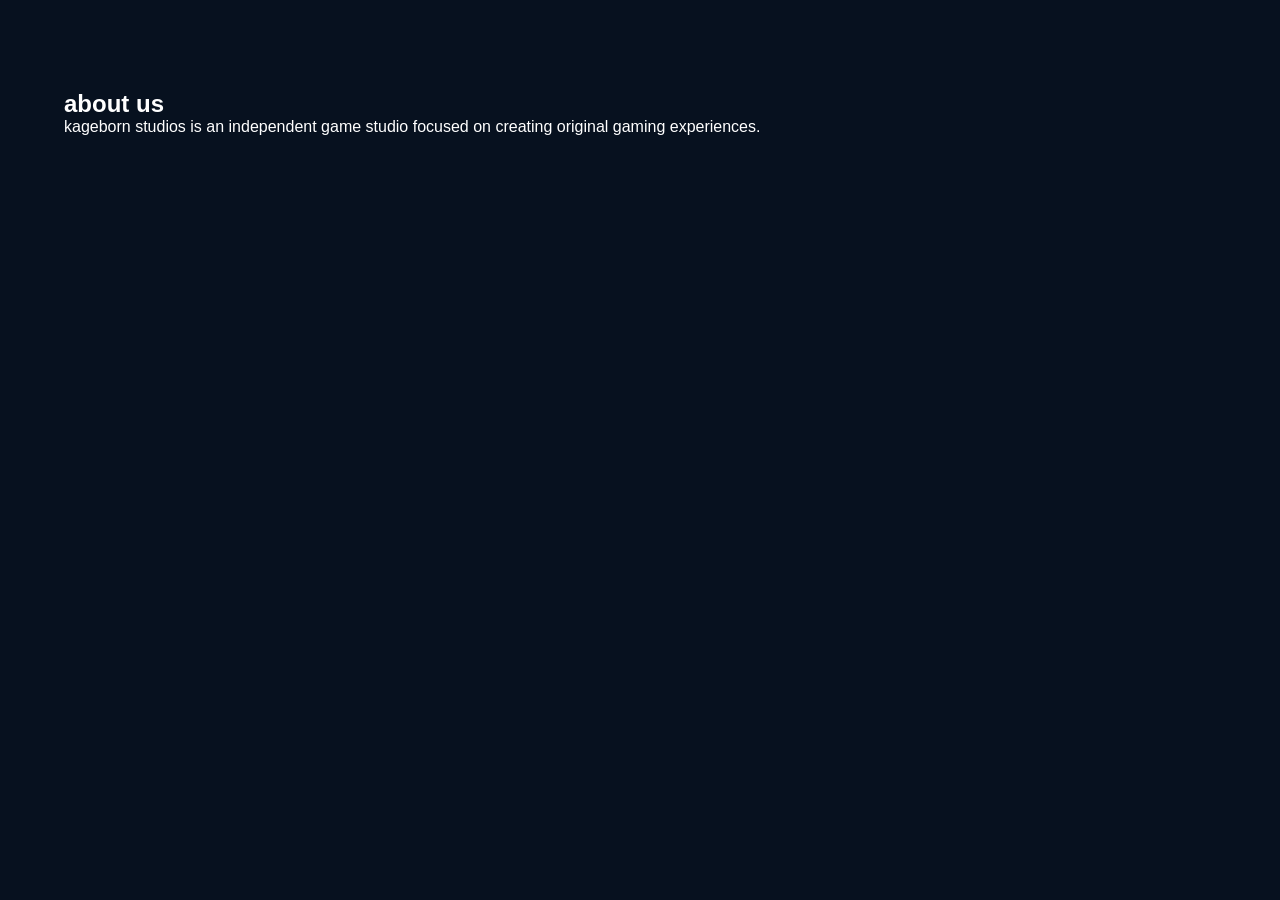
==== about.html @ 7c344a4f "I" ====
<!doctype html>
<html>
<head>
<title>about</title>
<link rel="stylesheet" href="style.css">
</head>
<body>
<section class="section">
<div class="container">
<h1>about us</h1>
<p>kageborn studios is an independent game studio focused on creating original gaming experiences.</p>
</div>
</section>
</body>
</html>
---- style.css ----
*{
    margin:0;
    padding:0;
    box-sizing:border-box;
}

html{
    scroll-behavior:smooth;
}

body{
    background:#07111f;
    color:#ffffff;
    font-family:arial,sans-serif;
}

.container{
    width:90%;
    max-width:1200px;
    margin:auto;
}

.site-header{
    position:sticky;
    top:0;
    z-index:1000;
    background:rgba(7,17,31,.95);
    backdrop-filter:blur(10px);
    border-bottom:1px solid rgba(59,130,246,.15);
}

.header-row{
    display:flex;
    justify-content:space-between;
    align-items:center;
    padding:18px 0;
}

.brand{
    display:flex;
    align-items:center;
    gap:12px;
}

.brand img{
    width:52px;
    height:52px;
    object-fit:contain;
}

.brand span{
    font-size:22px;
    font-weight:700;
}

nav{
    display:flex;
    gap:25px;
    flex-wrap:wrap;
}

nav a{
    text-decoration:none;
    color:#dbeafe;
    font-weight:600;
}

nav a:hover{
    color:#60a5fa;
}

.hero{
    padding:90px 0;
    background:
    radial-gradient(circle at top right, rgba(37,99,235,.30), transparent 40%),
    linear-gradient(180deg,#07111f,#0b1f3d);
}

.hero-grid{
    display:grid;
    grid-template-columns:1fr 1fr;
    gap:70px;
    align-items:center;
}

.tag{
    display:block;
    color:#94a3b8;
    font-size:14px;
    font-weight:700;
    letter-spacing:1px;
    text-transform:uppercase;
    margin-bottom:20px;
}

.hero h1{
    font-size:72px;
    margin-bottom:15px;
}

.hero p{
    color:#cbd5e1;
    font-size:18px;
    margin-bottom:25px;
}

.launch-box{
    display:inline-block;
    padding:15px 24px;
    background:#102c57;
    border:1px solid #2563eb;
    border-radius:14px;
    font-weight:700;
    margin-bottom:30px;
}

.buttons{
    display:flex;
    gap:15px;
    flex-wrap:wrap;
}

.btn{
    padding:14px 24px;
    border-radius:12px;
    text-decoration:none;
    font-weight:700;
    transition:.2s;
}

.primary{
    background:#2563eb;
    color:white;
}

.secondary{
    background:#152844;
    color:white;
}

.btn:hover{
    transform:translateY(-2px);
}

.hero-image{
    display:flex;
    justify-content:flex-end;
}

.hero-image img{
    width:100%;
    max-width:650px;
    display:block;
    border-radius:20px;
    border:1px solid rgba(59,130,246,.20);
}

.section{
    padding:90px 0;
}

.section-title{
    text-align:center;
    max-width:800px;
    margin:auto auto 50px;
}

.section-title span{
    color:#60a5fa;
    font-weight:700;
    text-transform:uppercase;
}

.section-title h2{
    font-size:42px;
    margin:10px 0;
}

.section-title p{
    color:#cbd5e1;
}

.gallery-grid{
    display:grid;
    grid-template-columns:repeat(3,1fr);
    gap:20px;
}

.gallery-grid img{
    width:100%;
    height:240px;
    object-fit:cover;
    border-radius:18px;
    border:1px solid rgba(59,130,246,.15);
}

.about-section{
    background:#050b16;
    padding:100px 0;
}

.about-title{
    text-align:center;
    margin-bottom:45px;
}

.about-title h2{
    font-size:56px;
    font-weight:800;
    color:#ffffff;
}

.about-title span{
    display:block;
    width:90px;
    height:4px;
    margin:18px auto 0;
    border-radius:999px;
    background:#2563eb;
}

.about-box{
    max-width:1050px;
    margin:0 auto;
    background:linear-gradient(135deg,#0c1730,#111d3d);
    border:1px solid rgba(255,255,255,.08);
    border-radius:22px;
    padding:50px;
    text-align:center;
}

.about-box h3{
    font-size:32px;
    margin-bottom:12px;
}

.about-box p{
    color:#d1d5db;
    font-size:22px;
    line-height:1.8;
    font-weight:600;
}

.community-section{
    background:#08182d;
}

.community-box{
    background:linear-gradient(135deg,#0d2240,#123463);
    border-radius:24px;
    padding:40px;
    display:flex;
    justify-content:space-between;
    align-items:center;
    gap:30px;
}

.community-box h2{
    font-size:38px;
    margin:10px 0;
}

.community-box p{
    color:#dbeafe;
}

.community-links{
    display:flex;
    gap:15px;
    flex-wrap:wrap;
}

.community-links a{
    text-decoration:none;
    background:#2563eb;
    color:white;
    padding:14px 22px;
    border-radius:12px;
    font-weight:700;
}

footer{
    border-top:1px solid rgba(59,130,246,.15);
    background:#050d18;
}

.footer-row{
    padding:25px 0;
    color:#94a3b8;
    display:flex;
    justify-content:space-between;
    align-items:center;
    gap:20px;
}

.footer-row h3{
    color:white;
    margin-bottom:6px;
}

.footer-row a{
    color:#94a3b8;
    text-decoration:none;
    margin-left:18px;
    font-weight:700;
}

.footer-row a:hover{
    color:#60a5fa;
}

@media(max-width:900px){

    .hero-grid{
        grid-template-columns:1fr;
    }

    .gallery-grid{
        grid-template-columns:1fr;
    }

    .community-box{
        flex-direction:column;
        text-align:center;
    }

    .header-row{
        flex-direction:column;
        gap:15px;
    }

    .footer-row{
        flex-direction:column;
        text-align:center;
    }

    .footer-row a{
        margin:8px;
        display:inline-block;
    }

    .hero h1{
        font-size:48px;
    }

    .about-title h2{
        font-size:42px;
    }

    .about-box{
        padding:35px;
    }

    .about-box p{
        font-size:18px;
    }
}
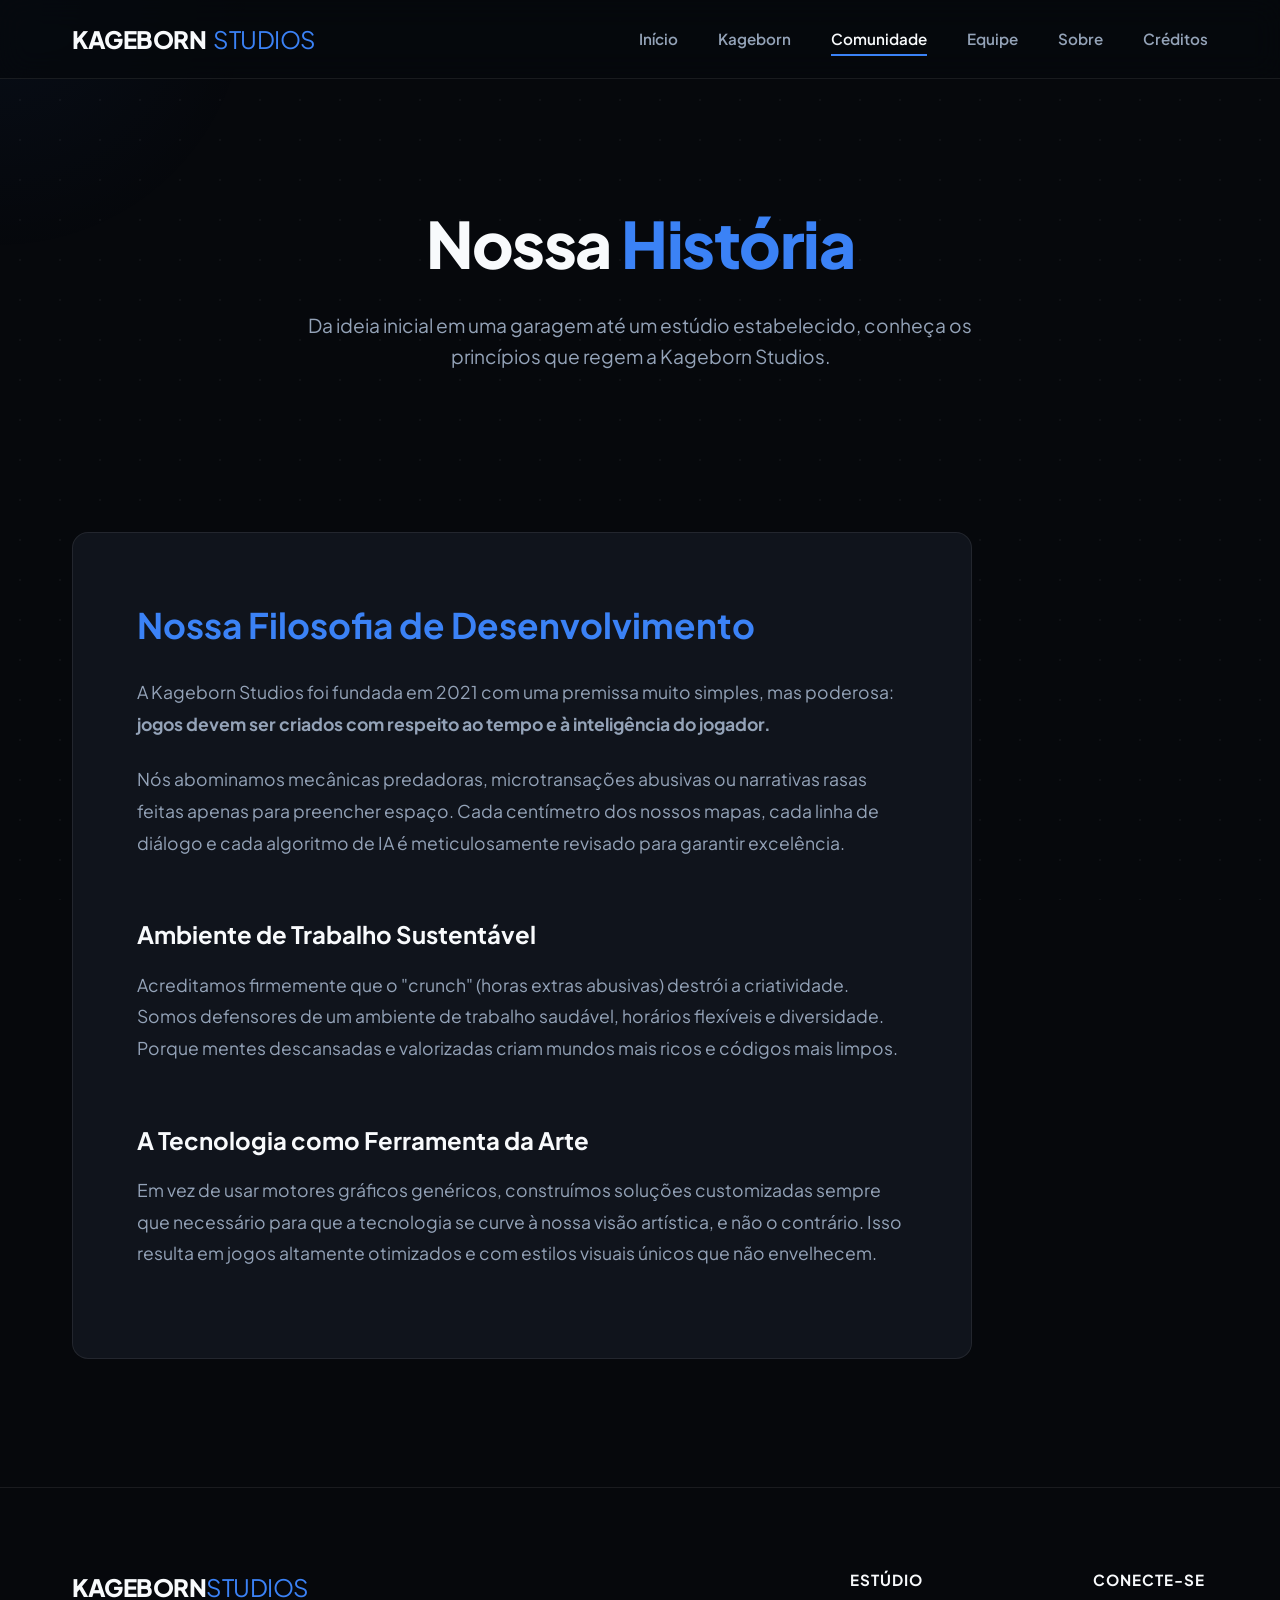
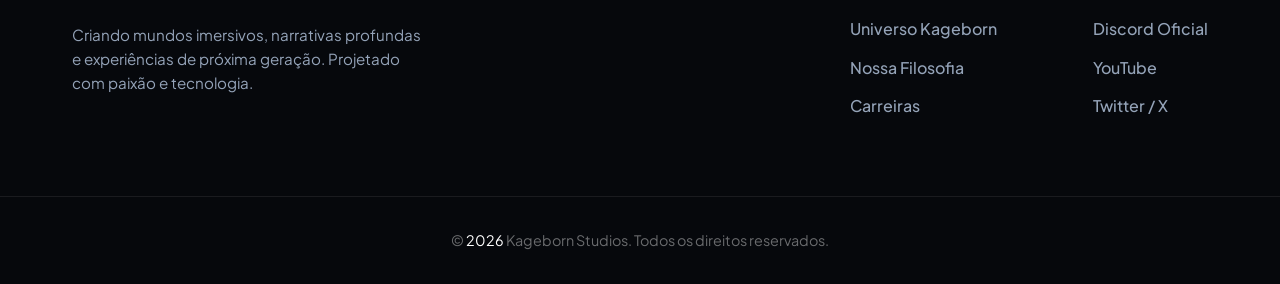
==== commit 1f9ac543: "f" ====
--- a/about.html
+++ b/about.html
@@ -1,15 +1,105 @@
-<!doctype html>
-<html>
+<!DOCTYPE html>
+<html lang="pt-BR">
+
 <head>
-<title>about</title>
-<link rel="stylesheet" href="style.css">
+    <meta charset="UTF-8">
+    <meta name="viewport" content="width=device-width, initial-scale=1.0">
+    <title>About | Kageborn Studios</title>
+    <link rel="stylesheet" href="style.css">
+    <link href="https://fonts.googleapis.com/css2?family=Plus+Jakarta+Sans:wght@300;400;600;800&display=swap"
+        rel="stylesheet">
+    <link rel="stylesheet" href="https://cdnjs.cloudflare.com/ajax/libs/font-awesome/6.0.0-beta3/css/all.min.css" />
 </head>
+
 <body>
-<section class="section">
-<div class="container">
-<h1>about us</h1>
-<p>kageborn studios is an independent game studio focused on creating original gaming experiences.</p>
-</div>
-</section>
+    <div class="custom-gradient-glow" id="bgGlow"></div>
+
+    <header class="navbar">
+        <div class="nav-container">
+            <a href="https://matheuzera.github.io/KagebornStudios/" class="logo">KAGEBORN<span>&nbsp STUDIOS</span></a>
+            <nav class="nav-links">
+                <a href="https://matheuzera.github.io/KagebornStudios/" class="nav-item ">Início</a>
+                <a href="kageborn" class="nav-item ">Kageborn</a>
+                <a href="community" class="nav-item active">Comunidade</a>
+                <a href="team" class="nav-item ">Equipe</a>
+                <a href="about" class="nav-item ">Sobre</a>
+                <a href="credits" class="nav-item ">Créditos</a>
+            </nav>
+            <button class="menu-toggle" id="menuToggle">
+                <span class="bar"></span>
+                <span class="bar"></span>
+                <span class="bar"></span>
+            </button>
+        </div>
+    </header>
+
+    <main class="main-content">
+
+        <section class="page-header reveal">
+            <div class="container">
+                <h1>Nossa <span>História</span></h1>
+                <p>Da ideia inicial em uma garagem até um estúdio estabelecido, conheça os princípios que regem a
+                    Kageborn Studios.</p>
+            </div>
+        </section>
+
+        <section class="about-section">
+            <div class="container">
+                <div class="about-content glass-card reveal text-center-mobile">
+                    <h2>Nossa Filosofia de Desenvolvimento</h2>
+                    <p>A Kageborn Studios foi fundada em 2021 com uma premissa muito simples, mas poderosa:
+                        <strong>jogos devem ser criados com respeito ao tempo e à inteligência do jogador.</strong>
+                    </p>
+                    <p>Nós abominamos mecânicas predadoras, microtransações abusivas ou narrativas rasas feitas apenas
+                        para preencher espaço. Cada centímetro dos nossos mapas, cada linha de diálogo e cada algoritmo
+                        de IA é meticulosamente revisado para garantir excelência.</p>
+
+                    <h3 class="mt-4">Ambiente de Trabalho Sustentável</h3>
+                    <p>Acreditamos firmemente que o "crunch" (horas extras abusivas) destrói a criatividade. Somos
+                        defensores de um ambiente de trabalho saudável, horários flexíveis e diversidade. Porque mentes
+                        descansadas e valorizadas criam mundos mais ricos e códigos mais limpos.</p>
+
+                    <h3 class="mt-4">A Tecnologia como Ferramenta da Arte</h3>
+                    <p>Em vez de usar motores gráficos genéricos, construímos soluções customizadas sempre que
+                        necessário para que a tecnologia se curve à nossa visão artística, e não o contrário. Isso
+                        resulta em jogos altamente otimizados e com estilos visuais únicos que não envelhecem.</p>
+                </div>
+            </div>
+        </section>
+
+    </main>
+
+    <footer class="footer">
+        <div class="container footer-top">
+            <div class="footer-brand">
+                <h2 class="logo">KAGEBORN<span>STUDIOS</span></h2>
+                <p>Criando mundos imersivos, narrativas profundas e experiências de próxima geração. Projetado com
+                    paixão e tecnologia.</p>
+            </div>
+            <div class="footer-links-grid">
+                <div class="footer-column">
+                    <h4>Estúdio</h4>
+                    <a href="kageborn">Universo Kageborn</a>
+                    <a href="about">Nossa Filosofia</a>
+                    <a href="team">Carreiras</a>
+                </div>
+                <div class="footer-column">
+                    <h4>Conecte-se</h4>
+                    <a href="comunidade">Discord Oficial</a>
+                    <a href="comunidade">YouTube</a>
+                    <a href="comunidade">Twitter / X</a>
+                </div>
+            </div>
+        </div>
+        <div class="footer-bottom">
+            <div class="container">
+                <p>&copy; <span id="current-year" style="color: #ffffff !important"></span> Kageborn Studios. Todos os
+                    direitos reservados.</p>
+            </div>
+        </div>
+    </footer>
+
+    <script src="script.js"></script>
 </body>
-</html>
+
+</html>
--- a/style.css
+++ b/style.css
@@ -1,357 +1,845 @@
-*{
-    margin:0;
-    padding:0;
-    box-sizing:border-box;
-}
-
-html{
-    scroll-behavior:smooth;
-}
-
-body{
-    background:#07111f;
-    color:#ffffff;
-    font-family:arial,sans-serif;
-}
-
-.container{
-    width:90%;
-    max-width:1200px;
-    margin:auto;
-}
-
-.site-header{
-    position:sticky;
-    top:0;
-    z-index:1000;
-    background:rgba(7,17,31,.95);
-    backdrop-filter:blur(10px);
-    border-bottom:1px solid rgba(59,130,246,.15);
-}
-
-.header-row{
-    display:flex;
-    justify-content:space-between;
-    align-items:center;
-    padding:18px 0;
-}
-
-.brand{
-    display:flex;
-    align-items:center;
-    gap:12px;
-}
-
-.brand img{
-    width:52px;
-    height:52px;
-    object-fit:contain;
-}
-
-.brand span{
-    font-size:22px;
-    font-weight:700;
-}
-
-nav{
-    display:flex;
-    gap:25px;
-    flex-wrap:wrap;
-}
-
-nav a{
-    text-decoration:none;
-    color:#dbeafe;
-    font-weight:600;
-}
-
-nav a:hover{
-    color:#60a5fa;
-}
-
-.hero{
-    padding:90px 0;
-    background:
-    radial-gradient(circle at top right, rgba(37,99,235,.30), transparent 40%),
-    linear-gradient(180deg,#07111f,#0b1f3d);
-}
-
-.hero-grid{
-    display:grid;
-    grid-template-columns:1fr 1fr;
-    gap:70px;
-    align-items:center;
-}
-
-.tag{
-    display:block;
-    color:#94a3b8;
-    font-size:14px;
-    font-weight:700;
-    letter-spacing:1px;
-    text-transform:uppercase;
-    margin-bottom:20px;
-}
-
-.hero h1{
-    font-size:72px;
-    margin-bottom:15px;
-}
-
-.hero p{
-    color:#cbd5e1;
-    font-size:18px;
-    margin-bottom:25px;
-}
-
-.launch-box{
-    display:inline-block;
-    padding:15px 24px;
-    background:#102c57;
-    border:1px solid #2563eb;
-    border-radius:14px;
-    font-weight:700;
-    margin-bottom:30px;
-}
-
-.buttons{
-    display:flex;
-    gap:15px;
-    flex-wrap:wrap;
-}
-
-.btn{
-    padding:14px 24px;
-    border-radius:12px;
-    text-decoration:none;
-    font-weight:700;
-    transition:.2s;
-}
-
-.primary{
-    background:#2563eb;
-    color:white;
-}
-
-.secondary{
-    background:#152844;
-    color:white;
-}
-
-.btn:hover{
-    transform:translateY(-2px);
-}
-
-.hero-image{
-    display:flex;
-    justify-content:flex-end;
-}
-
-.hero-image img{
-    width:100%;
-    max-width:650px;
-    display:block;
-    border-radius:20px;
-    border:1px solid rgba(59,130,246,.20);
-}
-
-.section{
-    padding:90px 0;
-}
-
-.section-title{
-    text-align:center;
-    max-width:800px;
-    margin:auto auto 50px;
-}
-
-.section-title span{
-    color:#60a5fa;
-    font-weight:700;
-    text-transform:uppercase;
-}
-
-.section-title h2{
-    font-size:42px;
-    margin:10px 0;
-}
-
-.section-title p{
-    color:#cbd5e1;
-}
-
-.gallery-grid{
-    display:grid;
-    grid-template-columns:repeat(3,1fr);
-    gap:20px;
-}
-
-.gallery-grid img{
-    width:100%;
-    height:240px;
-    object-fit:cover;
-    border-radius:18px;
-    border:1px solid rgba(59,130,246,.15);
-}
-
-.about-section{
-    background:#050b16;
-    padding:100px 0;
-}
-
-.about-title{
-    text-align:center;
-    margin-bottom:45px;
-}
-
-.about-title h2{
-    font-size:56px;
-    font-weight:800;
-    color:#ffffff;
-}
-
-.about-title span{
-    display:block;
-    width:90px;
-    height:4px;
-    margin:18px auto 0;
-    border-radius:999px;
-    background:#2563eb;
-}
-
-.about-box{
-    max-width:1050px;
-    margin:0 auto;
-    background:linear-gradient(135deg,#0c1730,#111d3d);
-    border:1px solid rgba(255,255,255,.08);
-    border-radius:22px;
-    padding:50px;
-    text-align:center;
-}
-
-.about-box h3{
-    font-size:32px;
-    margin-bottom:12px;
-}
-
-.about-box p{
-    color:#d1d5db;
-    font-size:22px;
-    line-height:1.8;
-    font-weight:600;
-}
-
-.community-section{
-    background:#08182d;
-}
-
-.community-box{
-    background:linear-gradient(135deg,#0d2240,#123463);
-    border-radius:24px;
-    padding:40px;
-    display:flex;
-    justify-content:space-between;
-    align-items:center;
-    gap:30px;
-}
-
-.community-box h2{
-    font-size:38px;
-    margin:10px 0;
-}
-
-.community-box p{
-    color:#dbeafe;
-}
-
-.community-links{
-    display:flex;
-    gap:15px;
-    flex-wrap:wrap;
-}
-
-.community-links a{
-    text-decoration:none;
-    background:#2563eb;
-    color:white;
-    padding:14px 22px;
-    border-radius:12px;
-    font-weight:700;
-}
-
-footer{
-    border-top:1px solid rgba(59,130,246,.15);
-    background:#050d18;
-}
-
-.footer-row{
-    padding:25px 0;
-    color:#94a3b8;
-    display:flex;
-    justify-content:space-between;
-    align-items:center;
-    gap:20px;
-}
-
-.footer-row h3{
-    color:white;
-    margin-bottom:6px;
-}
-
-.footer-row a{
-    color:#94a3b8;
-    text-decoration:none;
-    margin-left:18px;
-    font-weight:700;
-}
-
-.footer-row a:hover{
-    color:#60a5fa;
-}
-
-@media(max-width:900px){
-
-    .hero-grid{
-        grid-template-columns:1fr;
-    }
-
-    .gallery-grid{
-        grid-template-columns:1fr;
-    }
-
-    .community-box{
-        flex-direction:column;
-        text-align:center;
-    }
-
-    .header-row{
-        flex-direction:column;
-        gap:15px;
-    }
-
-    .footer-row{
-        flex-direction:column;
-        text-align:center;
-    }
-
-    .footer-row a{
-        margin:8px;
-        display:inline-block;
-    }
-
-    .hero h1{
-        font-size:48px;
-    }
-
-    .about-title h2{
-        font-size:42px;
-    }
-
-    .about-box{
-        padding:35px;
-    }
-
-    .about-box p{
-        font-size:18px;
-    }
-}
+/* ==========================================================================
+   VARIÁVEIS - KAGEBORN STUDIOS
+   ========================================================================== */
+:root {
+    --bg-dark: #06080c;
+    --surface: #10141c;
+    --surface-light: #1a202c;
+    --accent: #3b82f6;
+    /* Azul energético e limpo */
+    --accent-hover: #60a5fa;
+    --text-main: #f8fafc;
+    --text-muted: #94a3b8;
+    --border: rgba(255, 255, 255, 0.08);
+    --border-hover: rgba(255, 255, 255, 0.2);
+    --transition: all 0.4s cubic-bezier(0.25, 1, 0.5, 1);
+    --font-main: 'Plus Jakarta Sans', sans-serif;
+}
+
+/* ==========================================================================
+   RESET E ESTRUTURA GLOBAL (Garantindo Centralização)
+   ========================================================================== */
+* {
+    box-sizing: border-box;
+    margin: 0;
+    padding: 0;
+    scroll-behavior: smooth;
+}
+
+body {
+    font-family: var(--font-main);
+    background-color: var(--bg-dark);
+    color: var(--text-main);
+    line-height: 1.6;
+    overflow-x: hidden;
+    /* Flexbox no Body para empurrar o footer pra baixo e centralizar eixos */
+    display: flex;
+    flex-direction: column;
+    min-height: 100vh;
+}
+
+/* Fundo pontilhado estilo Studio Tech */
+body::before {
+    content: '';
+    position: fixed;
+    top: 0;
+    left: 0;
+    width: 100%;
+    height: 100%;
+    background-image: radial-gradient(var(--border) 1px, transparent 1px);
+    background-size: 40px 40px;
+    z-index: -2;
+    pointer-events: none;
+    opacity: 0.5;
+}
+
+/* Brilho que segue o mouse */
+.custom-gradient-glow {
+    position: fixed;
+    top: 0;
+    left: 0;
+    width: 600px;
+    height: 600px;
+    background: radial-gradient(circle, rgba(59, 130, 246, 0.05) 0%, transparent 60%);
+    border-radius: 50%;
+    pointer-events: none;
+    z-index: -1;
+    transform: translate(-50%, -50%);
+    transition: width 0.2s, height 0.2s;
+}
+
+/* CONTAINER CENTRALIZADOR UNIVERSAL */
+.container {
+    width: 100%;
+    max-width: 1200px;
+    margin: 0 auto;
+    padding: 0 2rem;
+    display: flex;
+    flex-direction: column;
+    /* Organiza os blocos verticalmente de forma centralizada */
+}
+
+/* ==========================================================================
+   HEADER / NAVBAR
+   ========================================================================== */
+.navbar {
+    position: fixed;
+    top: 0;
+    left: 0;
+    width: 100%;
+    z-index: 100;
+    backdrop-filter: blur(15px);
+    -webkit-backdrop-filter: blur(15px);
+    background: rgba(6, 8, 12, 0.75);
+    border-bottom: 1px solid var(--border);
+    transition: var(--transition);
+    padding: 1.25rem 0;
+}
+
+.navbar.scrolled {
+    padding: 0.8rem 0;
+    background: rgba(6, 8, 12, 0.95);
+}
+
+.nav-container {
+    width: 100%;
+    max-width: 1200px;
+    margin: 0 auto;
+    padding: 0 2rem;
+    display: flex;
+    justify-content: space-between;
+    align-items: center;
+}
+
+.logo {
+    font-size: 1.5rem;
+    font-weight: 800;
+    color: var(--text-main);
+    text-decoration: none;
+    letter-spacing: -0.5px;
+}
+
+.logo span {
+    color: var(--accent);
+    font-weight: 400;
+}
+
+.nav-links {
+    display: flex;
+    gap: 2.5rem;
+    align-items: center;
+}
+
+.nav-item {
+    color: var(--text-muted);
+    text-decoration: none;
+    font-weight: 600;
+    font-size: 0.95rem;
+    transition: var(--transition);
+    position: relative;
+}
+
+.nav-item:hover,
+.nav-item.active {
+    color: var(--text-main);
+}
+
+.nav-item::after {
+    content: '';
+    position: absolute;
+    bottom: -5px;
+    left: 0;
+    width: 0;
+    height: 2px;
+    background-color: var(--accent);
+    transition: var(--transition);
+}
+
+.nav-item.active::after,
+.nav-item:hover::after {
+    width: 100%;
+}
+
+.menu-toggle {
+    display: none;
+    background: none;
+    border: none;
+    cursor: pointer;
+    flex-direction: column;
+    gap: 5px;
+}
+
+.menu-toggle .bar {
+    display: block;
+    width: 25px;
+    height: 2px;
+    background-color: var(--text-main);
+    transition: 0.3s;
+}
+
+/* ==========================================================================
+   MAIN CONTENT & SEÇÕES
+   ========================================================================== */
+.main-content {
+    flex: 1;
+    /* Ocupa todo o espaço vertical restante */
+    display: flex;
+    flex-direction: column;
+    align-items: center;
+    /* Centraliza o conteúdo principal */
+    width: 100%;
+    padding-top: 8rem;
+    /* Espaço pro Header */
+    padding-bottom: 4rem;
+}
+
+section {
+    width: 100%;
+    display: flex;
+    flex-direction: column;
+    align-items: center;
+    padding: 4rem 0;
+}
+
+/* CABEÇALHOS DAS PÁGINAS (Hero Menor) */
+.page-header {
+    text-align: center;
+    margin-bottom: 2rem;
+}
+
+.page-header h1 {
+    font-size: clamp(2.5rem, 5vw, 4rem);
+    font-weight: 800;
+    letter-spacing: -1.5px;
+    margin-bottom: 1rem;
+}
+
+.page-header h1 span {
+    color: var(--accent);
+}
+
+.page-header p {
+    color: var(--text-muted);
+    font-size: 1.2rem;
+    max-width: 700px;
+    margin: 0 auto;
+}
+
+/* HERO PRINCIPAL (index.html) */
+.hero-container {
+    align-items: center;
+    text-align: center;
+    padding: 6rem 2rem;
+}
+
+.hero-tag {
+    display: inline-block;
+    padding: 0.4rem 1rem;
+    border: 1px solid var(--accent);
+    border-radius: 50px;
+    font-size: 0.8rem;
+    font-weight: 700;
+    color: var(--accent);
+    margin-bottom: 1.5rem;
+    letter-spacing: 1.5px;
+}
+
+.hero-title {
+    font-size: clamp(3rem, 6vw, 5rem);
+    font-weight: 800;
+    line-height: 1.1;
+    letter-spacing: -2px;
+    margin-bottom: 1.5rem;
+    max-width: 900px;
+}
+
+.hero-title span {
+    background: linear-gradient(135deg, #fff, var(--text-muted));
+    -webkit-background-clip: text;
+    -webkit-text-fill-color: transparent;
+}
+
+.hero-subtitle {
+    font-size: 1.2rem;
+    color: var(--text-muted);
+    max-width: 700px;
+    margin-bottom: 3rem;
+}
+
+.hero-actions {
+    display: flex;
+    gap: 1.5rem;
+    justify-content: center;
+}
+
+/* BOTÕES GERAIS */
+.btn {
+    display: inline-block;
+    padding: 1rem 2.5rem;
+    font-weight: 600;
+    border-radius: 8px;
+    text-decoration: none;
+    transition: var(--transition);
+    text-align: center;
+    cursor: pointer;
+    border: 1px solid transparent;
+}
+
+.btn-primary {
+    background: var(--text-main);
+    color: var(--bg-dark);
+}
+
+.btn-primary:hover {
+    background: transparent;
+    color: var(--text-main);
+    border-color: var(--text-main);
+}
+
+.btn-secondary {
+    background: transparent;
+    color: var(--text-main);
+    border-color: var(--border-hover);
+}
+
+.btn-secondary:hover {
+    background: var(--surface-light);
+    border-color: var(--text-main);
+}
+
+.w-100 {
+    width: 100%;
+}
+
+.mt-4 {
+    margin-top: 2rem;
+}
+
+/* ==========================================================================
+   COMPONENTES (Cards, Grids, Layouts Específicos)
+   ========================================================================== */
+.section-header {
+    text-align: center;
+    margin-bottom: 4rem;
+    max-width: 700px;
+    align-self: center;
+}
+
+.section-header h2 {
+    font-size: 2.5rem;
+    font-weight: 800;
+    margin-bottom: 1rem;
+}
+
+.section-header p {
+    color: var(--text-muted);
+    font-size: 1.1rem;
+}
+
+.grid-2 {
+    display: grid;
+    grid-template-columns: repeat(2, 1fr);
+    gap: 3rem;
+    width: 100%;
+}
+
+.grid-3 {
+    display: grid;
+    grid-template-columns: repeat(3, 1fr);
+    gap: 2rem;
+    width: 100%;
+}
+
+/* GLASS CARD PADRÃO */
+.glass-card {
+    background: var(--surface);
+    border: 1px solid var(--border);
+    border-radius: 16px;
+    padding: 2.5rem;
+    transition: var(--transition);
+    display: flex;
+    flex-direction: column;
+}
+
+.glass-card:hover {
+    border-color: var(--border-hover);
+    box-shadow: 0 10px 30px rgba(0, 0, 0, 0.5);
+    transform: translateY(-5px);
+}
+
+.card-icon {
+    font-size: 2.5rem;
+    margin-bottom: 1.5rem;
+}
+
+.glass-card h3 {
+    font-size: 1.3rem;
+    margin-bottom: 1rem;
+    color: var(--text-main);
+}
+
+.glass-card p {
+    color: var(--text-muted);
+    font-size: 0.95rem;
+}
+
+/* KAGEBORN PAGE (SPLIT LAYOUT) */
+.split-layout {
+    display: grid;
+    grid-template-columns: 1fr 1fr;
+    gap: 4rem;
+    align-items: center;
+    width: 100%;
+}
+
+.text-content h2 {
+    font-size: 2rem;
+    margin-bottom: 1.5rem;
+}
+
+.text-content p {
+    color: var(--text-muted);
+    margin-bottom: 1rem;
+    font-size: 1.05rem;
+    line-height: 1.8;
+    text-align: justify;
+}
+
+.feature-list {
+    list-style: none;
+    margin-top: 2rem;
+}
+
+.feature-list li {
+    margin-bottom: 1rem;
+    color: var(--text-muted);
+    padding-left: 1.5rem;
+    position: relative;
+}
+
+.feature-list li::before {
+    content: '✦';
+    position: absolute;
+    left: 0;
+    color: var(--accent);
+}
+
+.visual-content .image-placeholder {
+    height: 400px;
+    background: linear-gradient(135deg, var(--surface-light), var(--bg-dark));
+    border-radius: 16px;
+    border: 1px solid var(--border);
+    display: flex;
+    align-items: center;
+    justify-content: center;
+    color: var(--text-muted);
+    font-weight: 600;
+    box-shadow: 0 0 40px rgba(59, 130, 246, 0.1);
+    position: relative;
+    overflow: hidden;
+}
+
+/* COMUNIDADE PAGE */
+.social-panel {
+    background: var(--surface);
+    border: 1px solid var(--border);
+    border-radius: 16px;
+    padding: 3rem;
+    display: flex;
+    flex-direction: column;
+    gap: 1.5rem;
+    transition: var(--transition);
+}
+
+.social-panel:hover {
+    border-color: var(--accent);
+    box-shadow: 0 0 30px rgba(59, 130, 246, 0.15);
+}
+
+.panel-header {
+    display: flex;
+    align-items: center;
+    gap: 1rem;
+}
+
+.panel-header .icon {
+    font-size: 2rem;
+}
+
+.panel-header h3 {
+    font-size: 1.8rem;
+}
+
+.social-panel p {
+    color: var(--text-muted);
+    font-size: 1.05rem;
+}
+
+.panel-stats {
+    display: flex;
+    gap: 1.5rem;
+    font-weight: 600;
+    font-size: 0.9rem;
+    background: rgba(0, 0, 0, 0.3);
+    padding: 1rem;
+    border-radius: 8px;
+}
+
+.video-mockup {
+    background: var(--bg-dark);
+    padding: 1.5rem;
+    border-radius: 8px;
+    border: 1px solid var(--border);
+    display: flex;
+    align-items: center;
+    gap: 1rem;
+}
+
+.play-btn {
+    color: #ef4444;
+    font-size: 1.5rem;
+}
+
+.other-socials {
+    width: 100%;
+    margin-top: 4rem;
+    text-align: center;
+}
+
+.other-socials h3 {
+    margin-bottom: 2rem;
+    color: var(--text-muted);
+}
+
+.social-buttons-grid {
+    display: flex;
+    justify-content: center;
+    gap: 1.5rem;
+    flex-wrap: wrap;
+}
+
+.social-btn {
+    display: flex;
+    align-items: center;
+    gap: 0.8rem;
+    padding: 1rem 2rem;
+    background: var(--surface);
+    border: 1px solid var(--border);
+    border-radius: 50px;
+    color: var(--text-main);
+    text-decoration: none;
+    font-weight: 600;
+    transition: var(--transition);
+}
+
+.social-btn:hover {
+    background: var(--surface-light);
+    border-color: var(--border-hover);
+    transform: translateY(-3px);
+}
+
+/* EQUIPE PAGE */
+.team-grid {
+    display: grid;
+    grid-template-columns: repeat(auto-fit, minmax(260px, 1fr));
+    gap: 2rem;
+    width: 100%;
+}
+
+.team-card {
+    align-items: center;
+    text-align: center;
+}
+
+.avatar {
+    width: 140px;
+    height: 140px;
+    border-radius: 4%;
+    margin-bottom: 1.5rem;
+    display: flex;
+    align-items: center;
+    justify-content: center;
+    position: relative;
+    overflow: hidden;
+}
+
+.avatar::after {
+    content: '';
+    position: absolute;
+    inset: 0;
+}
+
+.team-card .role {
+    color: var(--accent);
+    font-weight: 700;
+    font-size: 0.8rem;
+    text-transform: uppercase;
+    letter-spacing: 1px;
+    margin-bottom: 1rem;
+    display: block;
+}
+
+/* SOBRE PAGE */
+.about-content {
+    max-width: 900px;
+    padding: 4rem;
+    text-align: left;
+}
+
+.about-content h2 {
+    font-size: 2.2rem;
+    margin-bottom: 1.5rem;
+    color: var(--accent);
+}
+
+.about-content p {
+    color: var(--text-muted);
+    font-size: 1.1rem;
+    line-height: 1.8;
+    margin-bottom: 1.5rem;
+}
+
+.about-content h3 {
+    font-size: 1.5rem;
+    margin-bottom: 1rem;
+    color: var(--text-main);
+}
+
+/* ==========================================================================
+   FOOTER (Perfeitamente Centralizado)
+   ========================================================================== */
+.footer {
+    width: 100%;
+    background: var(--bg-dark);
+    border-top: 1px solid var(--border);
+    padding-top: 5rem;
+    display: flex;
+    flex-direction: column;
+    align-items: center;
+    /* Garante que as divisões internas fiquem no centro */
+}
+
+/* Container do topo do footer se comporta como linha no desktop, separando brand e links */
+.footer-top {
+    flex-direction: row;
+    /* Volta a ser row no desktop pra ter espaçamento left/right */
+    justify-content: space-between;
+    align-items: flex-start;
+    margin-bottom: 4rem;
+}
+
+.footer-brand {
+    max-width: 350px;
+}
+
+.footer-brand p {
+    color: var(--text-muted);
+    margin-top: 1rem;
+    font-size: 0.95rem;
+}
+
+.footer-links-grid {
+    display: flex;
+    gap: 6rem;
+}
+
+.footer-column {
+    display: flex;
+    flex-direction: column;
+}
+
+.footer-column h4 {
+    font-size: 0.95rem;
+    text-transform: uppercase;
+    letter-spacing: 1px;
+    margin-bottom: 1.5rem;
+    color: var(--text-main);
+}
+
+.footer-column a {
+    color: var(--text-muted);
+    text-decoration: none;
+    margin-bottom: 0.8rem;
+    transition: var(--transition);
+    font-weight: 500;
+}
+
+.footer-column a:hover {
+    color: var(--accent);
+}
+
+.footer-bottom {
+    width: 100%;
+    border-top: 1px solid var(--border);
+    padding: 2rem 0;
+    text-align: center;
+}
+
+.footer-bottom p {
+    color: rgba(255, 255, 255, 0.4);
+    font-size: 0.9rem;
+}
+
+
+/* ==========================================================================
+   ANIMAÇÕES
+   ========================================================================== */
+.reveal {
+    opacity: 0;
+    transform: translateY(30px);
+    transition: opacity 0.8s ease, transform 0.8s cubic-bezier(0.25, 1, 0.5, 1);
+}
+
+.reveal.active {
+    opacity: 1;
+    transform: translateY(0);
+}
+
+
+/* ==========================================================================
+   MEDIA QUERIES - RESPONSIVIDADE ESTRITA PARA MOBILE
+   ========================================================================== */
+@media (max-width: 992px) {
+    .grid-3 {
+        grid-template-columns: repeat(2, 1fr);
+    }
+
+    .split-layout {
+        grid-template-columns: 1fr;
+        text-align: center;
+    }
+
+    .text-content p {
+        text-align: center;
+    }
+
+    .feature-list li {
+        padding-left: 0;
+    }
+
+    .feature-list li::before {
+        display: none;
+    }
+
+    .about-content {
+        padding: 2.5rem;
+        text-align: center;
+    }
+}
+
+@media (max-width: 768px) {
+
+    /* Navbar Mobile */
+    .menu-toggle {
+        display: flex;
+        z-index: 200;
+    }
+
+    .nav-links {
+        position: fixed;
+        top: 0;
+        right: -100%;
+        width: 100%;
+        height: 100vh;
+        background: var(--surface);
+        flex-direction: column;
+        justify-content: center;
+        gap: 2rem;
+        transition: 0.4s ease;
+        z-index: 150;
+        /* Centraliza links da nav */
+        align-items: center !important;
+        text-align: center !important;
+    }
+
+    .nav-links.active {
+        right: 0;
+    }
+
+    .nav-item {
+        font-size: 1.25rem;
+    }
+
+    .menu-toggle.open .bar:nth-child(1) {
+        transform: translateY(7px) rotate(45deg);
+    }
+
+    .menu-toggle.open .bar:nth-child(2) {
+        opacity: 0;
+    }
+
+    .menu-toggle.open .bar:nth-child(3) {
+        transform: translateY(-7px) rotate(-45deg);
+    }
+
+    /* Forçando Centralização Absoluta de Tudo no Main e Footer */
+    body,
+    .main-content,
+    .container,
+    .section-header,
+    .split-layout,
+    .about-content,
+    .footer,
+    .footer-top,
+    .footer-links-grid,
+    .footer-column,
+    .footer-brand {
+        display: flex !important;
+        flex-direction: column !important;
+        align-items: center !important;
+        justify-content: center !important;
+        text-align: center !important;
+    }
+
+    /* Ajustes Específicos de Alinhamento Mobile */
+    .hero-actions {
+        flex-direction: column;
+        width: 100%;
+    }
+
+    .btn {
+        width: 100%;
+        max-width: 320px;
+    }
+
+    .grid-2,
+    .grid-3,
+    .team-grid {
+        grid-template-columns: 1fr;
+        width: 100%;
+    }
+
+    /* Footer Reorganizado para Celular */
+    .footer-top {
+        gap: 3rem;
+        margin-bottom: 2rem;
+    }
+
+    .footer-links-grid {
+        gap: 2rem;
+    }
+
+    .footer-column a:hover {
+        padding-left: 0;
+        transform: scale(1.05);
+    }
+
+    /* Remove padding no hover mobile pra não deslocar o centro */
+
+    .panel-stats {
+        flex-direction: column;
+        gap: 0.5rem;
+    }
+
+    .social-buttons-grid {
+        flex-direction: column;
+        width: 100%;
+        align-items: center;
+    }
+
+    .social-btn {
+        width: 100%;
+        justify-content: center;
+        max-width: 320px;
+    }
+}
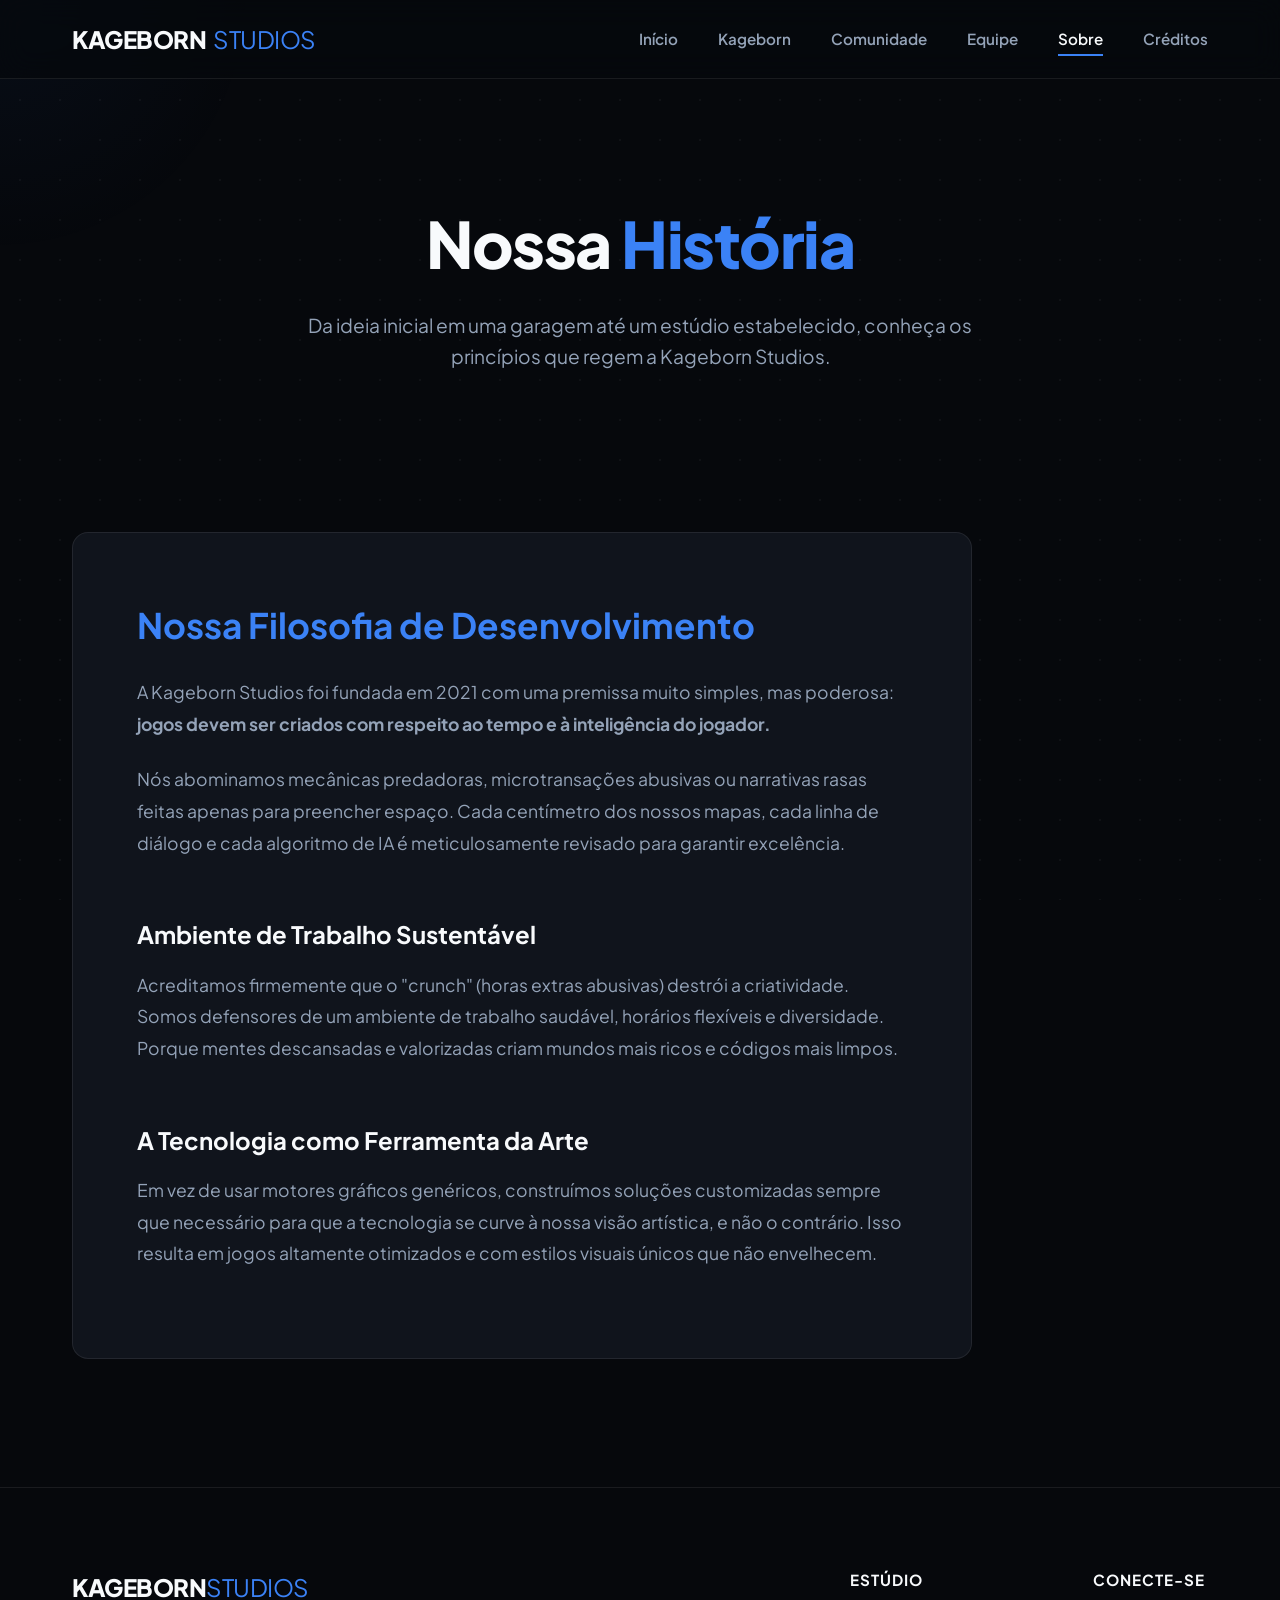
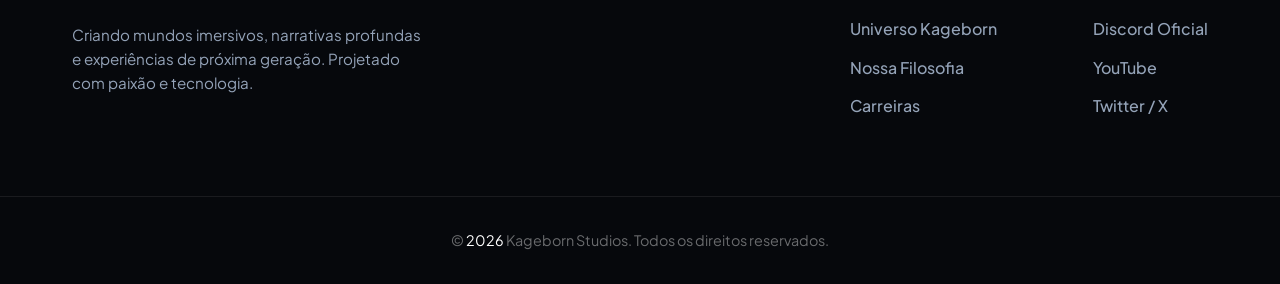
==== commit 2a83fc1a: "f" ====
--- a/about.html
+++ b/about.html
@@ -6,6 +6,7 @@
     <meta name="viewport" content="width=device-width, initial-scale=1.0">
     <title>About | Kageborn Studios</title>
     <link rel="stylesheet" href="style.css">
+    <link rel="icon" href="png/logokageborn.png" type="image/x-icon">
     <link href="https://fonts.googleapis.com/css2?family=Plus+Jakarta+Sans:wght@300;400;600;800&display=swap"
         rel="stylesheet">
     <link rel="stylesheet" href="https://cdnjs.cloudflare.com/ajax/libs/font-awesome/6.0.0-beta3/css/all.min.css" />
@@ -16,13 +17,13 @@
 
     <header class="navbar">
         <div class="nav-container">
-            <a href="https://matheuzera.github.io/KagebornStudios/" class="logo">KAGEBORN<span>&nbsp STUDIOS</span></a>
+            <a href="https://kageborn.com/" class="logo">KAGEBORN<span>&nbsp STUDIOS</span></a>
             <nav class="nav-links">
-                <a href="https://matheuzera.github.io/KagebornStudios/" class="nav-item ">Início</a>
+                <a href="https://kageborn.com/" class="nav-item ">Início</a>
                 <a href="kageborn" class="nav-item ">Kageborn</a>
-                <a href="community" class="nav-item active">Comunidade</a>
+                <a href="community" class="nav-item ">Comunidade</a>
                 <a href="team" class="nav-item ">Equipe</a>
-                <a href="about" class="nav-item ">Sobre</a>
+                <a href="about" class="nav-item active">Sobre</a>
                 <a href="credits" class="nav-item ">Créditos</a>
             </nav>
             <button class="menu-toggle" id="menuToggle">
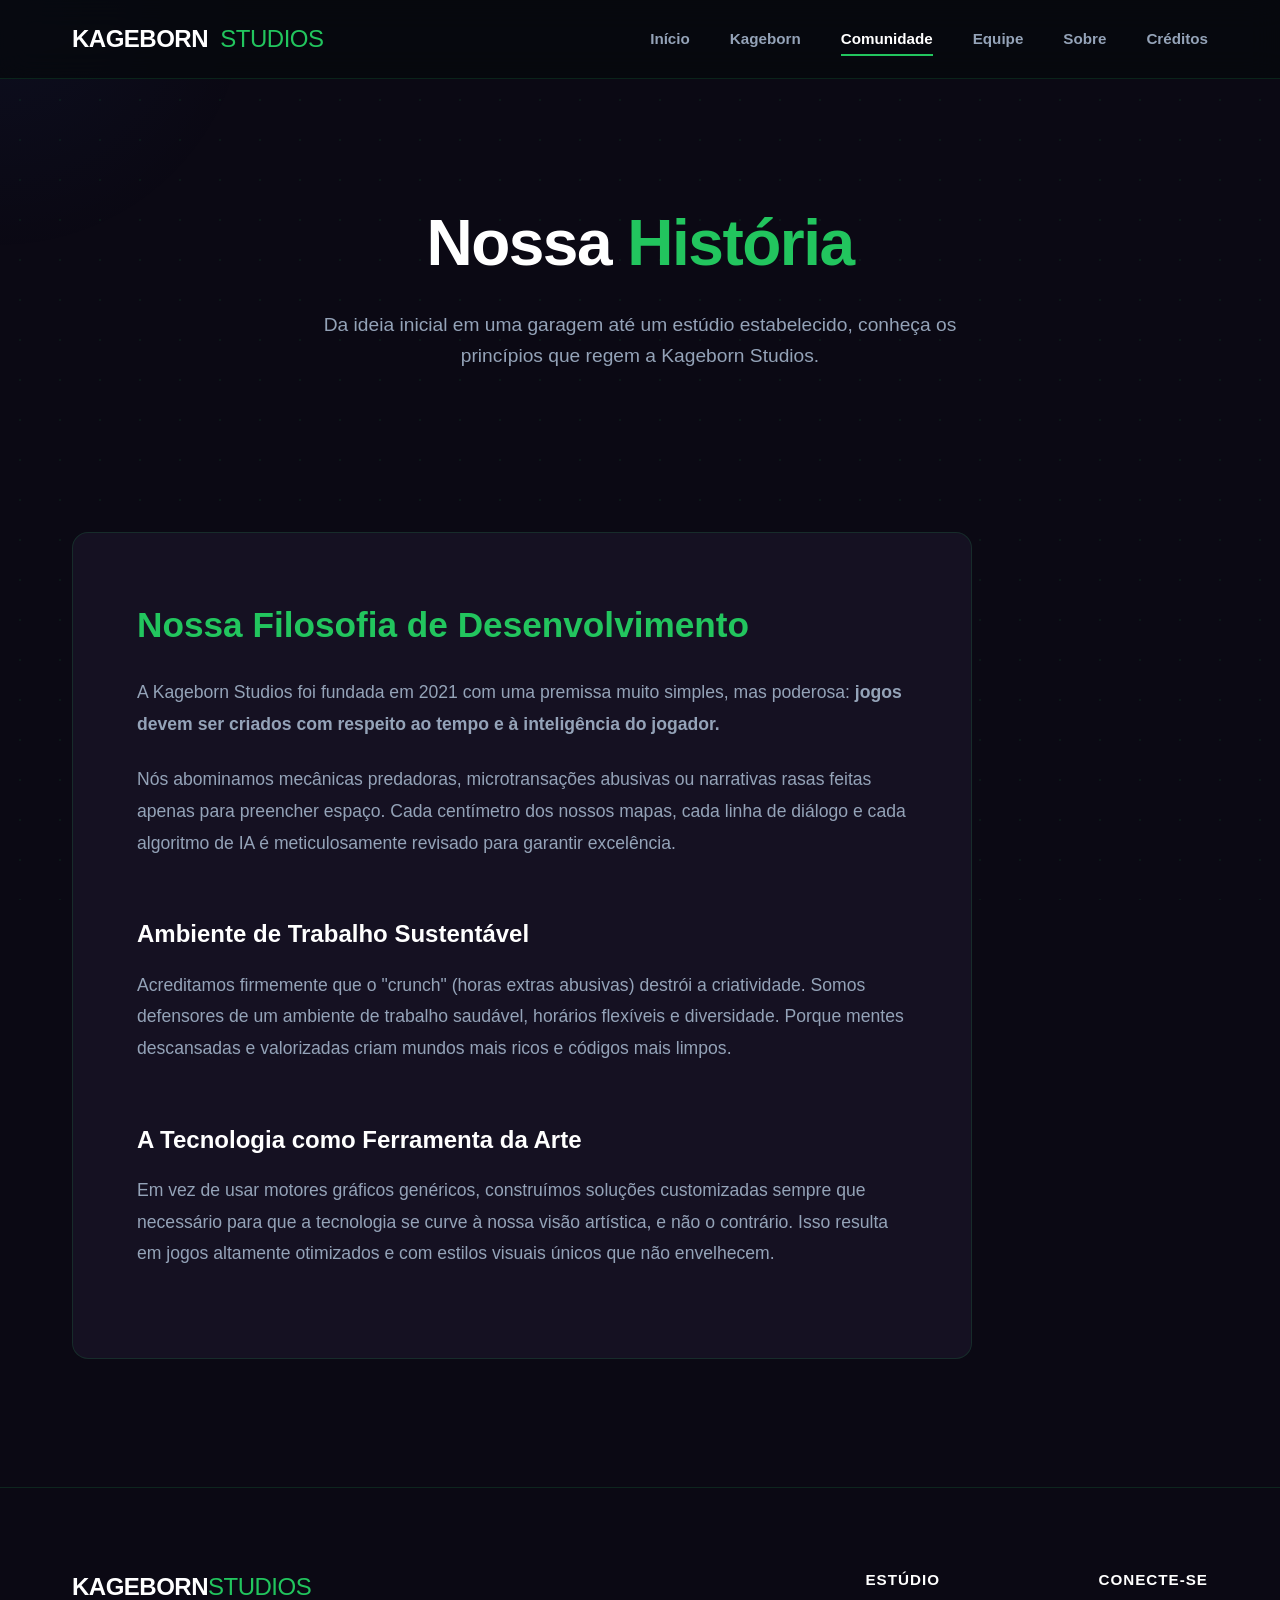
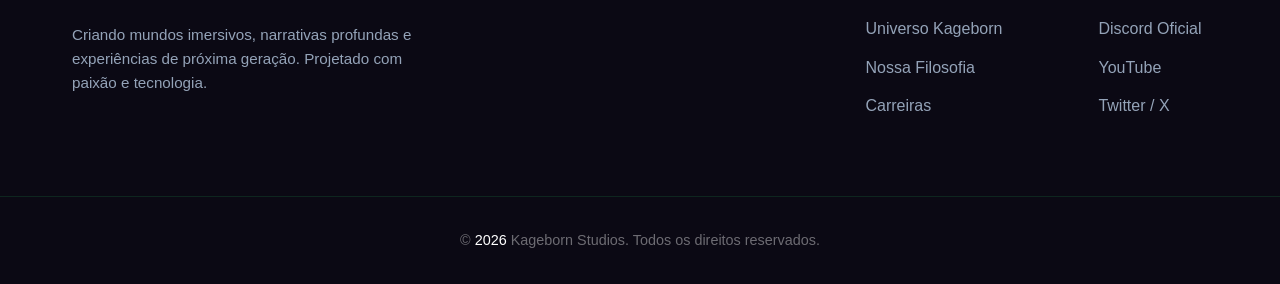
==== commit 55124033: "d" ====
--- a/about.html
+++ b/about.html
@@ -6,7 +6,6 @@
     <meta name="viewport" content="width=device-width, initial-scale=1.0">
     <title>About | Kageborn Studios</title>
     <link rel="stylesheet" href="style.css">
-    <link rel="icon" href="png/logokageborn.png" type="image/x-icon">
     <link href="https://fonts.googleapis.com/css2?family=Plus+Jakarta+Sans:wght@300;400;600;800&display=swap"
         rel="stylesheet">
     <link rel="stylesheet" href="https://cdnjs.cloudflare.com/ajax/libs/font-awesome/6.0.0-beta3/css/all.min.css" />
@@ -21,9 +20,9 @@
             <nav class="nav-links">
                 <a href="https://kageborn.com/" class="nav-item ">Início</a>
                 <a href="kageborn" class="nav-item ">Kageborn</a>
-                <a href="community" class="nav-item ">Comunidade</a>
+                <a href="community" class="nav-item active">Comunidade</a>
                 <a href="team" class="nav-item ">Equipe</a>
-                <a href="about" class="nav-item active">Sobre</a>
+                <a href="about" class="nav-item ">Sobre</a>
                 <a href="credits" class="nav-item ">Créditos</a>
             </nav>
             <button class="menu-toggle" id="menuToggle">
--- a/style.css
+++ b/style.css
@@ -1,19 +1,30 @@
 /* ==========================================================================
-   VARIÁVEIS - KAGEBORN STUDIOS
+   VARIÁVEIS - KAGEBORN STUDIOS (Estilo Roblox XP Farm)
    ========================================================================== */
 :root {
-    --bg-dark: #06080c;
-    --surface: #10141c;
-    --surface-light: #1a202c;
-    --accent: #3b82f6;
-    /* Azul energético e limpo */
-    --accent-hover: #60a5fa;
-    --text-main: #f8fafc;
+    /* Fundos puxados para um roxo/azul marinho muito escuro, estilo "Void/Abismo" */
+    --bg-dark: #0b0914; 
+    --surface: #151122; 
+    --surface-light: #201a33; 
+
+    /* Verde "Toxic/XP" vibrante no lugar do azul corporativo */
+    --accent: #22c55e; 
+    --accent-hover: #4ade80; 
+    
+    /* Adicionando uma cor secundária para botões ou destaques (Ex: Rebirth) */
+    --secondary: #a855f7; 
+
+    --text-main: #ffffff;
     --text-muted: #94a3b8;
-    --border: rgba(255, 255, 255, 0.08);
-    --border-hover: rgba(255, 255, 255, 0.2);
-    --transition: all 0.4s cubic-bezier(0.25, 1, 0.5, 1);
-    --font-main: 'Plus Jakarta Sans', sans-serif;
+    
+    /* Bordas com um leve tom do verde de XP para dar uma sensação de "item mágico" */
+    --border: rgba(34, 197, 94, 0.15); 
+    --border-hover: rgba(34, 197, 94, 0.4); 
+    
+    --transition: all 0.3s cubic-bezier(0.25, 1, 0.5, 1);
+    
+    /* Mudando para uma fonte mais grossa e arredondada */
+    --font-main: 'Nunito', sans-serif; 
 }
 
 /* ==========================================================================
